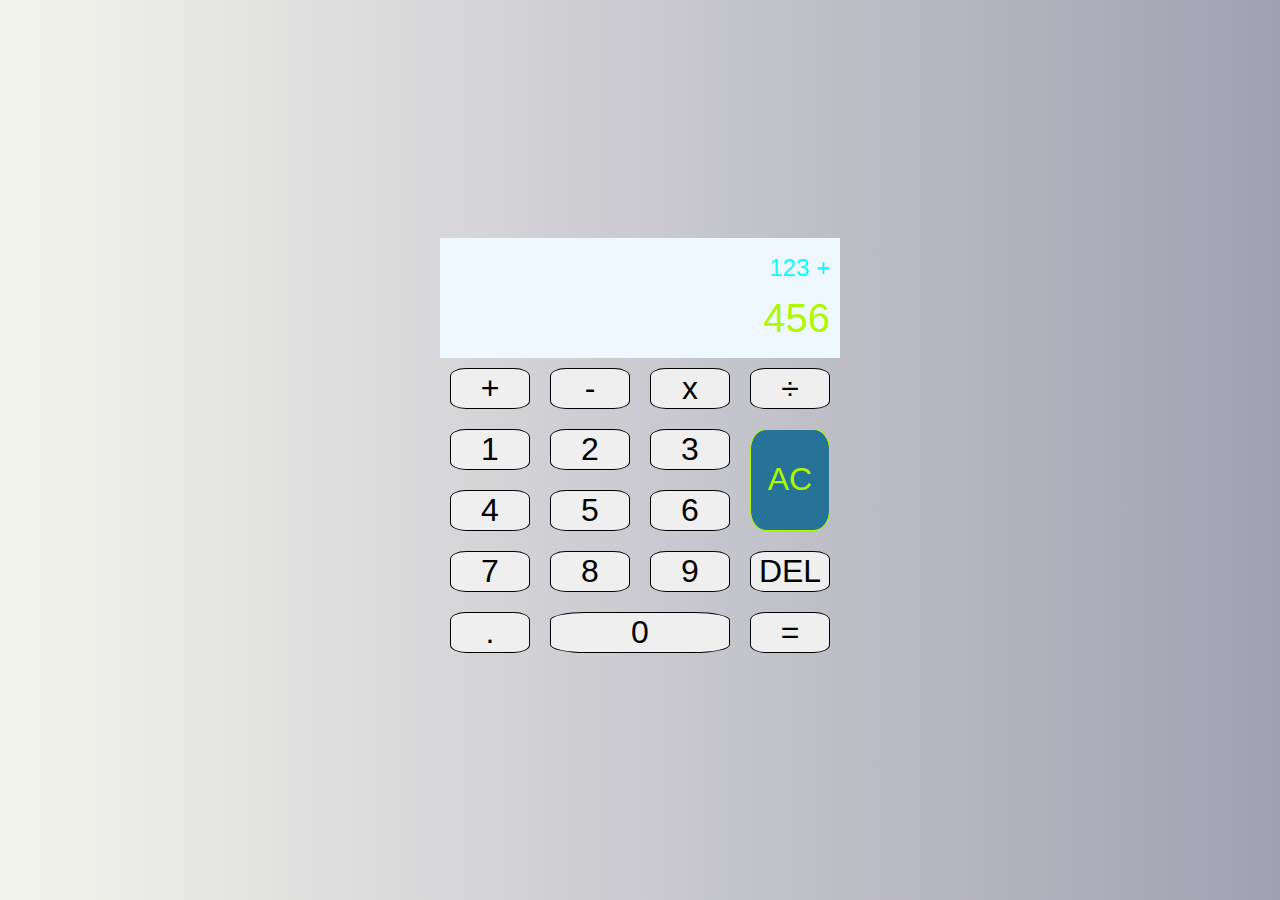
==== calc-html/calc_page.html @ d59d93f1 "rename files" ====
<!DOCTYPE html>
<html lang="en">

<head>
    <meta charset="UTF-8">
    <meta http-equiv="X-UA-Compatible" content="IE=edge">
    <meta name="viewport" content="width=device-width, initial-scale=1.0">
    <link href="../calc-css/style.css" rel="stylesheet">
    <script src="../calc-javascript/calc_script.js" defer></script>
    <title>Calculator</title>
</head>


<div class="calculator-grid">
    <div class="output">
        <div data-previous-operand class="previous-operand">123 + </div>
        <div data-currant-operand class="currant-operand">456</div>
    </div>
    <button data-operator> + </button>
    <button data-operator>-</button>
    <button data-operator>x</button>
    <button data-operator>÷</button>

    <button data-number>1</button>
    <button data-number>2</button>
    <button data-number>3</button>
    <button data-all-clear class="span-two">AC</button>
    <button data-number>4</button>
    <button data-number>5</button>
    <button data-number>6</button>
    <button data-number>7</button>
    <button data-number>8 </button>
    <button data-number>9</button>
    <button data-delete>DEL</button>
    <button data-number>.</button>

    <button data-number style="grid-column:span 2 ;">0</button>
    <button data-equal>=</button>
</div>

<body>
</body>

</html>
---- calc-css/style.css ----
*, *::before, *::after{

   box-sizing: border-box;
   font-family: Gotham Rounded, sans-serif;
  font-weight: normal;
}
body{
    margin: 0;
    padding: 0;
    background: linear-gradient(to right, rgb(244, 244, 238), rgba(5, 4, 50, 0.376));
}
.calculator-grid {
   display: grid;
   align-content: center;
   justify-content: center;
   min-height: 100vh;
   grid-template-columns: repeat(4, 100px);
   grid-template-rows: minmax(120px, auto);

}
.calculator-grid >button{
    cursor: pointer;
    font-size: 2rem;
    border: 1px, solid;
    outline: none;
    background-color: D9D9D9;
   border-radius: 20%;
   margin:10px
}
.calculator-grid > button:hover {
    background-color: #a9a9a9;
   
  }
  .span-two {
    grid-column: span 1;
    grid-row: span 2;
    color: #adf802;
    background-color: rgba(0, 95, 139, 0.8);
  }
  .output{
    grid-column: 1/ -1;
    background-color:aliceblue;
    display: flex;
    align-items:flex-end;
    justify-content:space-around;
    flex-direction:column;
    padding: 10px;
    word-wrap:break-word;
   word-break: break-all;
  }

  .output .previous-operand{
    color: aqua;
    font-size: 1.5rem;
  }
  .output .currant-operand{
    color: #adf802;
    font-size: 2.5rem;
  }
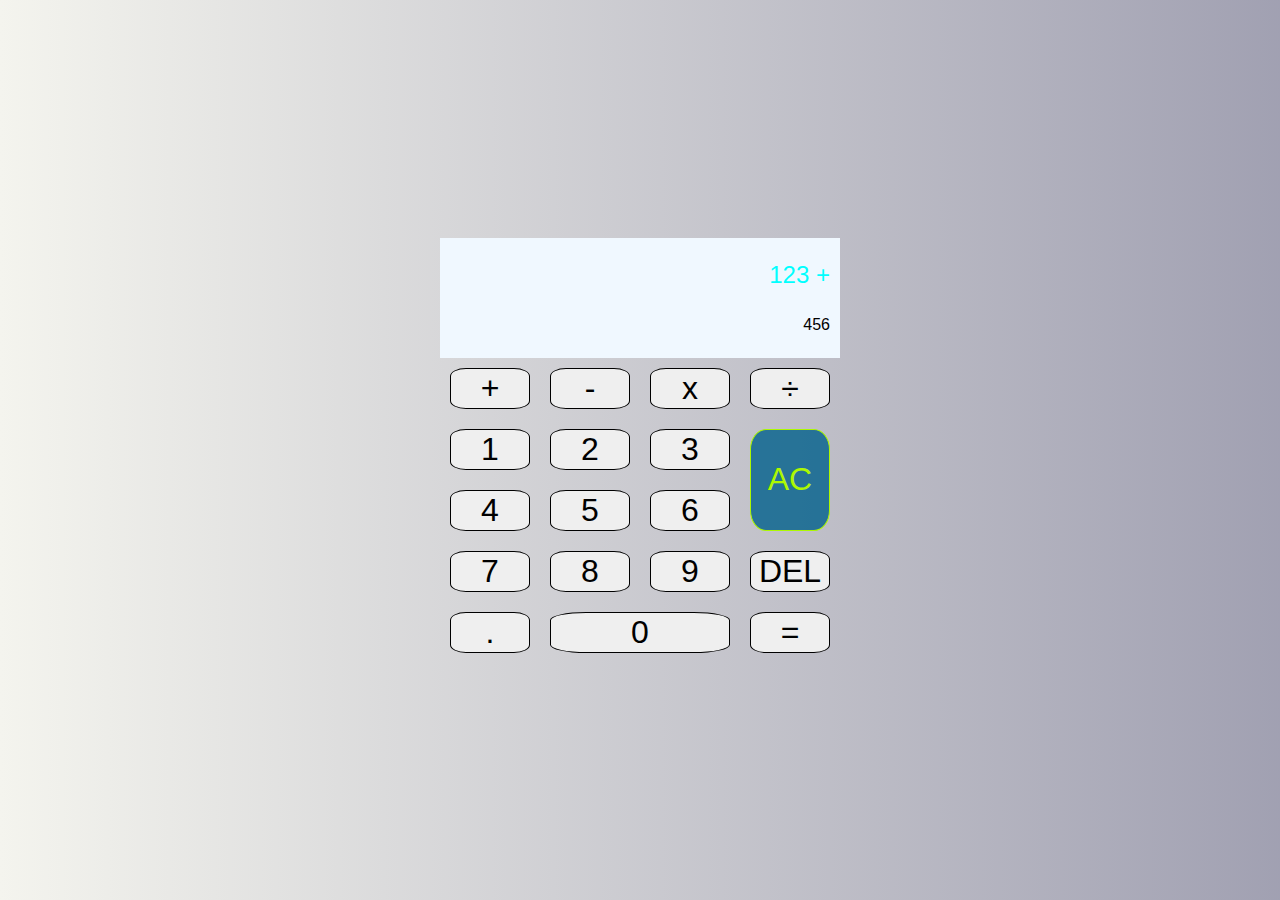
==== commit d18048c0: "make calculator functional" ====
--- a/calc-html/calc_page.html
+++ b/calc-html/calc_page.html
@@ -14,7 +14,7 @@
 <div class="calculator-grid">
     <div class="output">
         <div data-previous-operand class="previous-operand">123 + </div>
-        <div data-currant-operand class="currant-operand">456</div>
+        <div data-current-operand class="current-operand">456</div>
     </div>
     <button data-operator> + </button>
     <button data-operator>-</button>
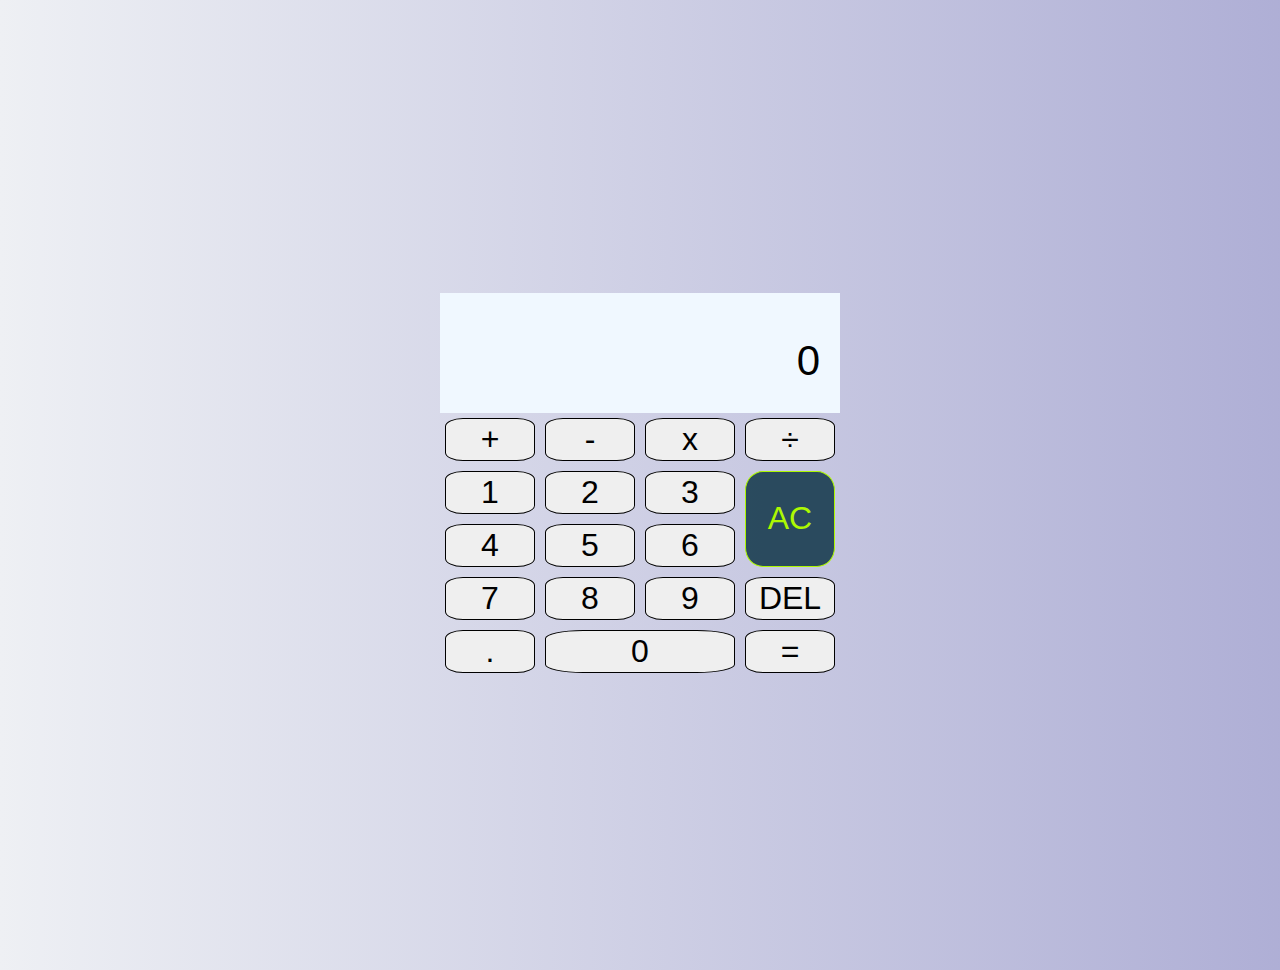
==== commit a3cfda58: "make display look better" ====
--- a/calc-html/calc_page.html
+++ b/calc-html/calc_page.html
@@ -13,8 +13,8 @@
 
 <div class="calculator-grid">
     <div class="output">
-        <div data-previous-operand class="previous-operand">123 + </div>
-        <div data-current-operand class="current-operand">456</div>
+        <div data-previous-operand class="previous-operand"> </div>
+        <div data-current-operand class="current-operand">0</div>
     </div>
     <button data-operator> + </button>
     <button data-operator>-</button>
@@ -34,7 +34,7 @@
     <button data-delete>DEL</button>
     <button data-number>.</button>
 
-    <button data-number style="grid-column:span 2 ;">0</button>
+    <button data-number style="grid-column:span 2;">0</button>
     <button data-equal>=</button>
 </div>
 
--- a/calc-css/style.css
+++ b/calc-css/style.css
@@ -5,12 +5,13 @@
   font-weight: normal;
 }
 body{
-    margin: 0;
-    padding: 0;
-    background: linear-gradient(to right, rgb(244, 244, 238), rgba(5, 4, 50, 0.376));
+    margin: 10px;
+    padding: 5px;
+    background: linear-gradient(to right, rgb(238, 240, 244), rgba(162, 162, 207, 0.862));
 }
 .calculator-grid {
    display: grid;
+   margin: 20px;
    align-content: center;
    justify-content: center;
    min-height: 100vh;
@@ -25,7 +26,8 @@
     outline: none;
     background-color: D9D9D9;
    border-radius: 20%;
-   margin:10px
+   margin:5px;
+   padding:2px
 }
 .calculator-grid > button:hover {
     background-color: #a9a9a9;
@@ -35,7 +37,7 @@
     grid-column: span 1;
     grid-row: span 2;
     color: #adf802;
-    background-color: rgba(0, 95, 139, 0.8);
+    background-color: rgba(2, 42, 61, 0.8);
   }
   .output{
     grid-column: 1/ -1;
@@ -44,13 +46,15 @@
     align-items:flex-end;
     justify-content:space-around;
     flex-direction:column;
-    padding: 10px;
+    padding: 20px;
     word-wrap:break-word;
    word-break: break-all;
+   font-size: 42px;
+   font-weight:bold;
   }
 
   .output .previous-operand{
-    color: aqua;
+    color: rgb(9, 4, 18);
     font-size: 1.5rem;
   }
   .output .currant-operand{
